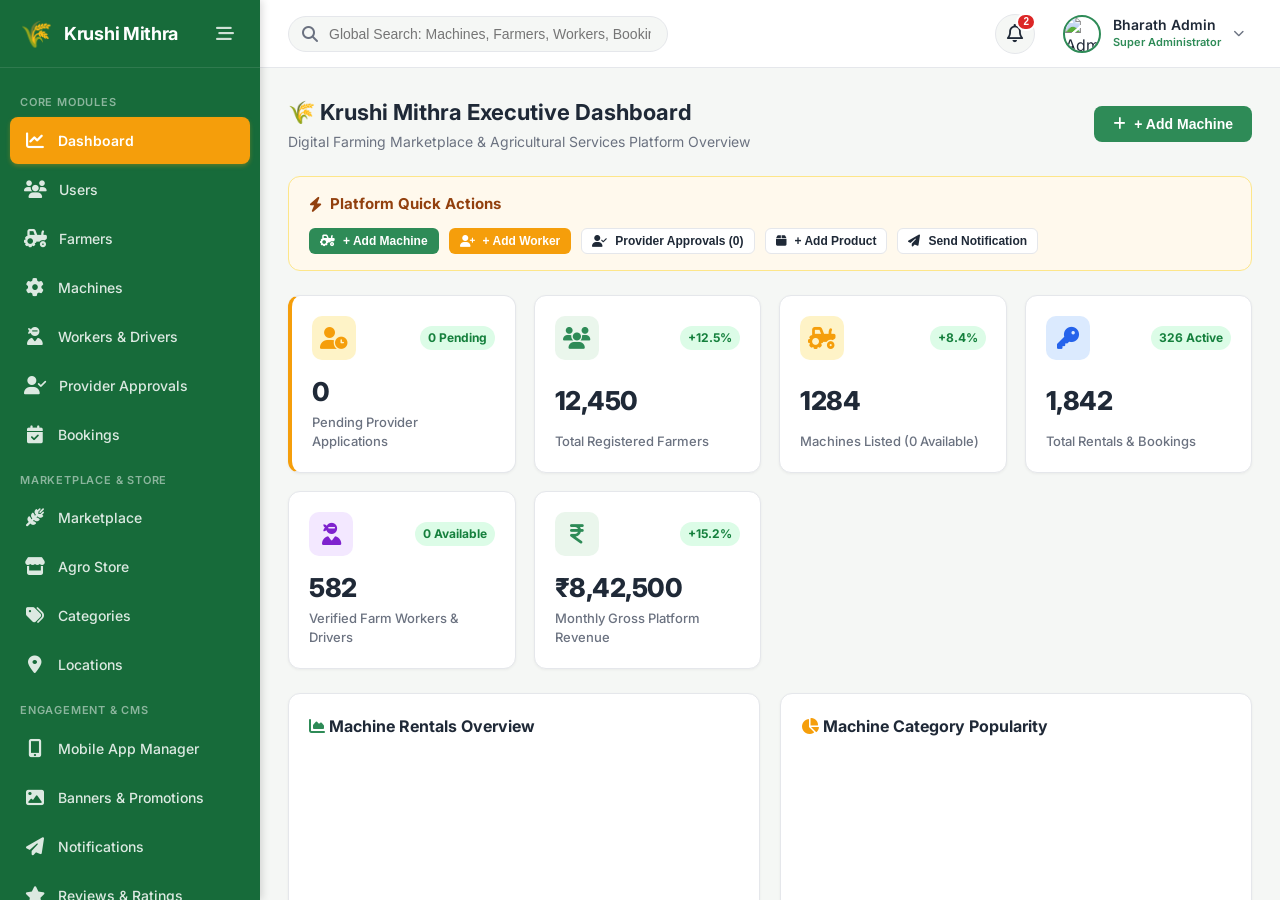
==== admin_panel/index.html @ 9a4511e4 "Updated" ====
<!DOCTYPE html>
<html lang="en">
<head>
  <meta charset="UTF-8">
  <meta name="viewport" content="width=device-width, initial-scale=1.0">
  <title>Krushi Mithra - Admin Dashboard & Platform Manager</title>
  <!-- Google Fonts Inter -->
  <link rel="preconnect" href="https://fonts.googleapis.com">
  <link rel="preconnect" href="https://fonts.gstatic.com" crossorigin>
  <link href="https://fonts.googleapis.com/css2?family=Inter:wght@400;500;600;700;800&display=swap" rel="stylesheet">
  <!-- Chart.js for Interactive Dashboard Charts -->
  <script src="https://cdn.jsdelivr.net/npm/chart.js"></script>
  <!-- FontAwesome Icons -->
  <link rel="stylesheet" href="https://cdnjs.cloudflare.com/ajax/libs/font-awesome/6.4.0/css/all.min.css">
  <!-- CSS Stylesheet -->
  <link rel="stylesheet" href="styles.css">
</head>
<body>

  <div id="app-container">
    <!-- LEFT SIDEBAR -->
    <aside class="sidebar" id="sidebar">
      <div class="sidebar-header">
        <a href="#" class="brand-logo" onclick="switchView('dashboard')">
          <span class="brand-icon">🌾</span>
          <span class="brand-text">Krushi Mithra</span>
        </a>
        <button class="toggle-sidebar-btn" id="toggle-sidebar" title="Toggle Sidebar">
          <i class="fa-solid fa-bars-staggered"></i>
        </button>
      </div>

      <nav class="sidebar-menu" id="sidebar-menu">
        <div class="menu-group-label">Core Modules</div>

        <a class="nav-item active" data-view="dashboard" onclick="switchView('dashboard')">
          <span class="nav-icon"><i class="fa-solid fa-chart-line"></i></span>
          <span class="nav-text">Dashboard</span>
        </a>
        <a class="nav-item" data-view="users" onclick="switchView('users')">
          <span class="nav-icon"><i class="fa-solid fa-users"></i></span>
          <span class="nav-text">Users</span>
        </a>
        <a class="nav-item" data-view="farmers" onclick="switchView('farmers')">
          <span class="nav-icon"><i class="fa-solid fa-tractor"></i></span>
          <span class="nav-text">Farmers</span>
        </a>
        <a class="nav-item" data-view="machines" onclick="switchView('machines')">
          <span class="nav-icon"><i class="fa-solid fa-gear"></i></span>
          <span class="nav-text">Machines</span>
        </a>
        <a class="nav-item" data-view="workers" onclick="switchView('workers')">
          <span class="nav-icon"><i class="fa-solid fa-user-ninja"></i></span>
          <span class="nav-text">Workers & Drivers</span>
        </a>
        <a class="nav-item" data-view="provider-approvals" onclick="switchView('provider-approvals')">
          <span class="nav-icon"><i class="fa-solid fa-user-check"></i></span>
          <span class="nav-text">Provider Approvals</span>
        </a>
        <a class="nav-item" data-view="bookings" onclick="switchView('bookings')">
          <span class="nav-icon"><i class="fa-solid fa-calendar-check"></i></span>
          <span class="nav-text">Bookings</span>
        </a>

        <div class="menu-group-label">Marketplace & Store</div>

        <a class="nav-item" data-view="marketplace" onclick="switchView('marketplace')">
          <span class="nav-icon"><i class="fa-solid fa-wheat-awn"></i></span>
          <span class="nav-text">Marketplace</span>
        </a>
        <a class="nav-item" data-view="store" onclick="switchView('store')">
          <span class="nav-icon"><i class="fa-solid fa-store"></i></span>
          <span class="nav-text">Agro Store</span>
        </a>
        <a class="nav-item" data-view="categories" onclick="switchView('categories')">
          <span class="nav-icon"><i class="fa-solid fa-tags"></i></span>
          <span class="nav-text">Categories</span>
        </a>
        <a class="nav-item" data-view="locations" onclick="switchView('locations')">
          <span class="nav-icon"><i class="fa-solid fa-location-dot"></i></span>
          <span class="nav-text">Locations</span>
        </a>

        <div class="menu-group-label">Engagement & CMS</div>

        <a class="nav-item" data-view="mobile-manager" onclick="switchView('mobile-manager')">
          <span class="nav-icon"><i class="fa-solid fa-mobile-screen-button"></i></span>
          <span class="nav-text">Mobile App Manager</span>
        </a>
        <a class="nav-item" data-view="banners" onclick="switchView('banners')">
          <span class="nav-icon"><i class="fa-solid fa-image"></i></span>
          <span class="nav-text">Banners & Promotions</span>
        </a>
        <a class="nav-item" data-view="notifications" onclick="switchView('notifications')">
          <span class="nav-icon"><i class="fa-solid fa-paper-plane"></i></span>
          <span class="nav-text">Notifications</span>
        </a>
        <a class="nav-item" data-view="reviews" onclick="switchView('reviews')">
          <span class="nav-icon"><i class="fa-solid fa-star"></i></span>
          <span class="nav-text">Reviews & Ratings</span>
        </a>

        <div class="menu-group-label">Operations & Admin</div>

        <a class="nav-item" data-view="reports" onclick="switchView('reports')">
          <span class="nav-icon"><i class="fa-solid fa-file-invoice"></i></span>
          <span class="nav-text">Reports & Analytics</span>
        </a>
        <a class="nav-item" data-view="payments" onclick="switchView('payments')">
          <span class="nav-icon"><i class="fa-solid fa-indian-rupee-sign"></i></span>
          <span class="nav-text">Payments</span>
        </a>
        <a class="nav-item" data-view="support" onclick="switchView('support')">
          <span class="nav-icon"><i class="fa-solid fa-headset"></i></span>
          <span class="nav-text">Support</span>
        </a>
        <a class="nav-item" data-view="admin-users" onclick="switchView('admin-users')">
          <span class="nav-icon"><i class="fa-solid fa-user-shield"></i></span>
          <span class="nav-text">Admin Users</span>
        </a>
        <a class="nav-item" data-view="activity-logs" onclick="switchView('activity-logs')">
          <span class="nav-icon"><i class="fa-solid fa-clock-rotate-left"></i></span>
          <span class="nav-text">Activity Logs</span>
        </a>
        <a class="nav-item" data-view="settings" onclick="switchView('settings')">
          <span class="nav-icon"><i class="fa-solid fa-sliders"></i></span>
          <span class="nav-text">Settings</span>
        </a>
      </nav>
    </aside>

    <!-- MAIN CONTENT AREA -->
    <div class="main-wrapper">
      <!-- TOP HEADER -->
      <header class="top-header">
        <div class="header-search">
          <i class="fa-solid fa-magnifying-glass search-icon"></i>
          <input type="text" id="global-search" placeholder="Global Search: Machines, Farmers, Workers, Bookings..." oninput="handleGlobalSearch(this.value)">
        </div>

        <div class="header-actions">
          <button class="header-btn" onclick="switchView('notifications')" title="Notifications">
            <i class="fa-regular fa-bell"></i>
            <span class="notification-badge" id="notif-count-badge">2</span>
          </button>

          <div class="admin-profile" onclick="toggleAdminMenu()">
            <img src="https://images.unsplash.com/photo-1534528741775-53994a69daeb?w=150" alt="Admin Avatar" class="admin-avatar">
            <div class="admin-info">
              <span class="admin-name">Bharath Admin</span>
              <span class="admin-role">Super Administrator</span>
            </div>
            <i class="fa-solid fa-chevron-down" style="font-size: 11px; color: var(--gray-text);"></i>
          </div>
        </div>
      </header>

      <!-- DYNAMIC CONTENT VIEW -->
      <main class="content-area" id="content-area">
        <!-- Views will be injected by app.js -->
      </main>
    </div>
  </div>

  <!-- MODAL CONTAINER FOR DIALOGS & FORMS -->
  <div class="modal-overlay" id="modal-overlay">
    <div class="modal-container" id="modal-container">
      <div class="modal-header">
        <h3 class="modal-title" id="modal-title">Modal Title</h3>
        <button class="modal-close-btn" onclick="closeModal()">&times;</button>
      </div>
      <div class="modal-body" id="modal-body">
        <!-- Dynamic Modal Form Content -->
      </div>
      <div class="modal-footer" id="modal-footer">
        <button class="btn btn-secondary" onclick="closeModal()">Cancel</button>
        <button class="btn btn-primary" id="modal-submit-btn" onclick="submitModal()">Save Changes</button>
      </div>
    </div>
  </div>

  <!-- TOAST NOTIFICATION CONTAINER -->
  <div id="toast-container"></div>

  <!-- JS ENGINE -->
  <script src="app.js"></script>
</body>
</html>
---- admin_panel/styles.css ----
/* ====================================================
   KRUSHI MITHRA - WEB ADMIN PANEL DESIGN SYSTEM (CSS)
   Colors: Dark Green #176B3A, Green #2E8B57, Light Green #EAF6EC,
           Orange #F59E0B, Cream #FFF9ED, Dark Text #1F2937, Gray #6B7280
   ==================================================== */

:root {
  --primary-dark: #176B3A;
  --primary: #2E8B57;
  --primary-light: #EAF6EC;
  --accent-orange: #F59E0B;
  --cream-bg: #FFF9ED;
  --white: #FFFFFF;
  --dark-text: #1F2937;
  --gray-text: #6B7280;
  --light-gray: #F5F7F5;
  --border-color: #E5E7EB;
  --red-alert: #DC2626;
  --blue-info: #2563EB;
  --radius-lg: 12px;
  --radius-md: 8px;
  --radius-sm: 6px;
  --shadow-sm: 0 1px 3px rgba(0,0,0,0.05);
  --shadow-md: 0 4px 6px -1px rgba(0,0,0,0.08), 0 2px 4px -1px rgba(0,0,0,0.04);
  --shadow-lg: 0 10px 15px -3px rgba(0,0,0,0.1), 0 4px 6px -2px rgba(0,0,0,0.05);
  --sidebar-width: 260px;
  --header-height: 68px;
  --font-family: 'Inter', system-ui, -apple-system, BlinkMacSystemFont, 'Segoe UI', Roboto, sans-serif;
}

* {
  margin: 0;
  padding: 0;
  box-sizing: border-box;
}

body {
  font-family: var(--font-family);
  background-color: var(--light-gray);
  color: var(--dark-text);
  line-height: 1.5;
  display: flex;
  height: 100vh;
  overflow: hidden;
}

/* --- APP LAYOUT --- */
#app-container {
  display: flex;
  width: 100%;
  height: 100%;
}

/* --- SIDEBAR --- */
.sidebar {
  width: var(--sidebar-width);
  background-color: var(--primary-dark);
  color: var(--white);
  display: flex;
  flex-direction: column;
  transition: all 0.3s ease;
  z-index: 100;
  box-shadow: 2px 0 8px rgba(0,0,0,0.15);
}

.sidebar.collapsed {
  width: 72px;
}

.sidebar-header {
  height: var(--header-height);
  padding: 0 20px;
  display: flex;
  align-items: center;
  justify-content: space-between;
  border-bottom: 1px solid rgba(255,255,255,0.1);
}

.brand-logo {
  display: flex;
  align-items: center;
  gap: 12px;
  text-decoration: none;
  color: var(--white);
}

.brand-icon {
  font-size: 26px;
  line-height: 1;
}

.brand-text {
  font-weight: 700;
  font-size: 18px;
  letter-spacing: -0.3px;
  white-space: nowrap;
}

.sidebar.collapsed .brand-text {
  display: none;
}

.toggle-sidebar-btn {
  background: transparent;
  border: none;
  color: rgba(255,255,255,0.8);
  font-size: 18px;
  cursor: pointer;
  padding: 6px;
  border-radius: var(--radius-sm);
  display: flex;
  align-items: center;
  justify-content: center;
}

.toggle-sidebar-btn:hover {
  background-color: rgba(255,255,255,0.1);
  color: var(--white);
}

.sidebar-menu {
  flex: 1;
  overflow-y: auto;
  padding: 12px 10px;
}

.sidebar-menu::-webkit-scrollbar {
  width: 5px;
}

.sidebar-menu::-webkit-scrollbar-thumb {
  background: rgba(255,255,255,0.2);
  border-radius: 4px;
}

.menu-group-label {
  font-size: 11px;
  text-transform: uppercase;
  letter-spacing: 0.8px;
  color: rgba(255,255,255,0.5);
  margin: 14px 10px 6px;
  font-weight: 600;
}

.sidebar.collapsed .menu-group-label {
  display: none;
}

.nav-item {
  display: flex;
  align-items: center;
  gap: 12px;
  padding: 10px 14px;
  color: rgba(255,255,255,0.85);
  text-decoration: none;
  border-radius: var(--radius-md);
  margin-bottom: 2px;
  font-size: 14px;
  font-weight: 500;
  cursor: pointer;
  transition: all 0.2s ease;
  white-space: nowrap;
}

.nav-item:hover {
  background-color: rgba(255,255,255,0.1);
  color: var(--white);
}

.nav-item.active {
  background-color: var(--accent-orange);
  color: var(--white);
  font-weight: 600;
  box-shadow: 0 2px 4px rgba(245,158,11,0.3);
}

.nav-icon {
  font-size: 18px;
  min-width: 22px;
  text-align: center;
}

.sidebar.collapsed .nav-text {
  display: none;
}

/* --- MAIN CONTENT AREA --- */
.main-wrapper {
  flex: 1;
  display: flex;
  flex-direction: column;
  overflow: hidden;
  position: relative;
}

/* --- TOP HEADER --- */
.top-header {
  height: var(--header-height);
  background-color: var(--white);
  border-bottom: 1px solid var(--border-color);
  display: flex;
  align-items: center;
  justify-content: space-between;
  padding: 0 28px;
  z-index: 90;
}

.header-search {
  position: relative;
  width: 380px;
}

.header-search input {
  width: 100%;
  padding: 9px 16px 9px 40px;
  background-color: var(--light-gray);
  border: 1px solid var(--border-color);
  border-radius: 20px;
  font-size: 14px;
  color: var(--dark-text);
  outline: none;
  transition: border-color 0.2s ease;
}

.header-search input:focus {
  border-color: var(--primary);
  background-color: var(--white);
  box-shadow: 0 0 0 3px rgba(46,139,87,0.15);
}

.search-icon {
  position: absolute;
  left: 14px;
  top: 50%;
  transform: translateY(-50%);
  color: var(--gray-text);
  font-size: 16px;
}

.header-actions {
  display: flex;
  align-items: center;
  gap: 20px;
}

.header-btn {
  background: var(--light-gray);
  border: 1px solid var(--border-color);
  width: 40px;
  height: 40px;
  border-radius: 50%;
  display: flex;
  align-items: center;
  justify-content: center;
  cursor: pointer;
  position: relative;
  color: var(--dark-text);
  font-size: 18px;
  transition: all 0.2s ease;
}

.header-btn:hover {
  background: var(--primary-light);
  color: var(--primary);
  border-color: var(--primary);
}

.notification-badge {
  position: absolute;
  top: -2px;
  right: -2px;
  background-color: var(--red-alert);
  color: var(--white);
  font-size: 10px;
  font-weight: 700;
  height: 18px;
  min-width: 18px;
  border-radius: 9px;
  padding: 0 5px;
  display: flex;
  align-items: center;
  justify-content: center;
  border: 2px solid var(--white);
}

.admin-profile {
  display: flex;
  align-items: center;
  gap: 12px;
  cursor: pointer;
  padding: 4px 8px;
  border-radius: 20px;
  transition: background 0.2s ease;
}

.admin-profile:hover {
  background: var(--light-gray);
}

.admin-avatar {
  width: 38px;
  height: 38px;
  border-radius: 50%;
  object-fit: cover;
  border: 2px solid var(--primary);
}

.admin-info {
  display: flex;
  flex-direction: column;
}

.admin-name {
  font-size: 14px;
  font-weight: 600;
  color: var(--dark-text);
  line-height: 1.2;
}

.admin-role {
  font-size: 11px;
  color: var(--primary);
  font-weight: 600;
}

/* --- VIEW CONTENT --- */
.content-area {
  flex: 1;
  overflow-y: auto;
  padding: 28px;
}

.content-area::-webkit-scrollbar {
  width: 8px;
}

.content-area::-webkit-scrollbar-thumb {
  background: #CBD5E1;
  border-radius: 4px;
}

.page-header {
  display: flex;
  align-items: center;
  justify-content: space-between;
  margin-bottom: 24px;
}

.page-title {
  font-size: 22px;
  font-weight: 700;
  color: var(--dark-text);
  display: flex;
  align-items: center;
  gap: 10px;
}

.page-subtitle {
  font-size: 14px;
  color: var(--gray-text);
  margin-top: 2px;
}

/* --- BUTTONS --- */
.btn {
  display: inline-flex;
  align-items: center;
  justify-content: center;
  gap: 8px;
  padding: 9px 18px;
  font-size: 14px;
  font-weight: 600;
  border-radius: var(--radius-md);
  border: 1px solid transparent;
  cursor: pointer;
  transition: all 0.2s ease;
  text-decoration: none;
}

.btn-primary {
  background-color: var(--primary);
  color: var(--white);
}

.btn-primary:hover {
  background-color: var(--primary-dark);
  box-shadow: var(--shadow-sm);
}

.btn-orange {
  background-color: var(--accent-orange);
  color: var(--white);
}

.btn-orange:hover {
  background-color: #D97706;
}

.btn-secondary {
  background-color: var(--white);
  border-color: var(--border-color);
  color: var(--dark-text);
}

.btn-secondary:hover {
  background-color: var(--light-gray);
  border-color: #CBD5E1;
}

.btn-danger {
  background-color: var(--red-alert);
  color: var(--white);
}

.btn-danger:hover {
  background-color: #B91C1C;
}

.btn-sm {
  padding: 5px 10px;
  font-size: 12px;
  border-radius: var(--radius-sm);
}

/* --- STATS GRID --- */
.stats-grid {
  display: grid;
  grid-template-columns: repeat(auto-fit, minmax(220px, 1fr));
  gap: 18px;
  margin-bottom: 24px;
}

.stat-card {
  background: var(--white);
  padding: 20px;
  border-radius: var(--radius-lg);
  border: 1px solid var(--border-color);
  box-shadow: var(--shadow-sm);
  display: flex;
  flex-direction: column;
  justify-content: space-between;
  transition: transform 0.2s ease, box-shadow 0.2s ease;
}

.stat-card:hover {
  transform: translateY(-2px);
  box-shadow: var(--shadow-md);
}

.stat-top {
  display: flex;
  align-items: center;
  justify-content: space-between;
  margin-bottom: 12px;
}

.stat-icon {
  width: 44px;
  height: 44px;
  border-radius: 10px;
  display: flex;
  align-items: center;
  justify-content: center;
  font-size: 22px;
}

.stat-icon.green { background: var(--primary-light); color: var(--primary); }
.stat-icon.orange { background: #FEF3C7; color: var(--accent-orange); }
.stat-icon.blue { background: #DBEAFE; color: var(--blue-info); }
.stat-icon.purple { background: #F3E8FF; color: #7E22CE; }

.stat-badge {
  font-size: 12px;
  font-weight: 700;
  padding: 3px 8px;
  border-radius: 12px;
}

.stat-badge.up { background: #DCFCE7; color: #15803D; }
.stat-badge.down { background: #FEE2E2; color: #B91C1C; }

.stat-value {
  font-size: 26px;
  font-weight: 800;
  color: var(--dark-text);
  letter-spacing: -0.5px;
}

.stat-label {
  font-size: 13px;
  color: var(--gray-text);
  font-weight: 500;
  margin-top: 2px;
}

/* --- QUICK ACTIONS BAR --- */
.quick-actions-bar {
  background: var(--cream-bg);
  border: 1px solid #FDE68A;
  border-radius: var(--radius-lg);
  padding: 16px 20px;
  display: flex;
  align-items: center;
  justify-content: space-between;
  margin-bottom: 24px;
  flex-wrap: wrap;
  gap: 12px;
}

.quick-actions-title {
  font-weight: 700;
  color: #92400E;
  display: flex;
  align-items: center;
  gap: 8px;
  font-size: 15px;
}

.action-buttons-group {
  display: flex;
  gap: 10px;
  flex-wrap: wrap;
}

/* --- CHARTS GRID --- */
.charts-grid {
  display: grid;
  grid-template-columns: repeat(2, 1fr);
  gap: 20px;
  margin-bottom: 28px;
}

@media (max-width: 1024px) {
  .charts-grid {
    grid-template-columns: 1fr;
  }
}

.chart-card {
  background: var(--white);
  border: 1px solid var(--border-color);
  border-radius: var(--radius-lg);
  padding: 20px;
  box-shadow: var(--shadow-sm);
}

.chart-header {
  display: flex;
  align-items: center;
  justify-content: space-between;
  margin-bottom: 16px;
}

.chart-title {
  font-size: 16px;
  font-weight: 700;
  color: var(--dark-text);
}

.chart-filter-select {
  padding: 4px 10px;
  border: 1px solid var(--border-color);
  border-radius: var(--radius-sm);
  font-size: 12px;
  outline: none;
}

.chart-container {
  position: relative;
  height: 250px;
  width: 100%;
}

/* --- TABLES & CARDS --- */
.card-table-wrapper {
  background: var(--white);
  border: 1px solid var(--border-color);
  border-radius: var(--radius-lg);
  box-shadow: var(--shadow-sm);
  overflow: hidden;
  margin-bottom: 28px;
}

.card-header-bar {
  padding: 16px 20px;
  border-bottom: 1px solid var(--border-color);
  display: flex;
  align-items: center;
  justify-content: space-between;
  gap: 14px;
  flex-wrap: wrap;
}

.table-filters {
  display: flex;
  align-items: center;
  gap: 10px;
  flex-wrap: wrap;
}

.filter-select, .filter-input {
  padding: 7px 12px;
  border: 1px solid var(--border-color);
  border-radius: var(--radius-md);
  font-size: 13px;
  outline: none;
  background-color: var(--white);
}

.filter-select:focus, .filter-input:focus {
  border-color: var(--primary);
}

.custom-table {
  width: 100%;
  border-collapse: collapse;
  text-align: left;
  font-size: 13px;
}

.custom-table th {
  background-color: #F8FAFC;
  padding: 8px 10px;
  font-weight: 600;
  color: var(--gray-text);
  font-size: 11px;
  text-transform: uppercase;
  letter-spacing: 0.5px;
  border-bottom: 1px solid var(--border-color);
  white-space: nowrap;
}

.custom-table td {
  padding: 8px 10px;
  border-bottom: 1px solid var(--border-color);
  vertical-align: middle;
}

.custom-table th:last-child,
.custom-table td:last-child {
  position: sticky;
  right: 0;
  background-color: var(--white);
  box-shadow: -4px 0 10px rgba(0,0,0,0.06);
  z-index: 2;
}

.custom-table th:last-child {
  background-color: #F8FAFC;
  z-index: 3;
}

.custom-table tbody tr:hover {
  background-color: #F8FAFC;
}
.custom-table tbody tr:hover td:last-child {
  background-color: #F8FAFC;
}

.cell-avatar-title {
  display: flex;
  align-items: center;
  gap: 12px;
}

.table-avatar {
  width: 40px;
  height: 40px;
  border-radius: var(--radius-md);
  object-fit: cover;
  border: 1px solid var(--border-color);
}

.table-avatar-round {
  width: 40px;
  height: 40px;
  border-radius: 50%;
  object-fit: cover;
}

.table-avatar-card {
  width: 54px;
  height: 42px;
  border-radius: 8px;
  object-fit: cover;
  border: 1px solid var(--border-color);
  box-shadow: 0 1px 3px rgba(0,0,0,0.08);
}

.table-actions {
  display: flex;
  align-items: center;
  gap: 6px;
  white-space: nowrap;
}

.table-actions .btn {
  white-space: nowrap;
  font-size: 12px;
  padding: 5px 9px;
}

.cell-title-main {
  font-weight: 600;
  color: var(--dark-text);
  line-height: 1.3;
}

.cell-subtitle {
  font-size: 12px;
  color: var(--gray-text);
}

/* --- BADGES --- */
.badge {
  display: inline-flex;
  align-items: center;
  gap: 4px;
  padding: 4px 10px;
  border-radius: 12px;
  font-size: 12px;
  font-weight: 600;
}

.badge-green { background: #DCFCE7; color: #15803D; }
.badge-orange { background: #FEF3C7; color: #B45309; }
.badge-red { background: #FEE2E2; color: #B91C1C; }
.badge-blue { background: #DBEAFE; color: #1D4ED8; }
.badge-gray { background: #F3F4F6; color: #4B5563; }

/* --- AVAILABILITY CALENDAR --- */
.calendar-wrapper {
  background: var(--white);
  border-radius: var(--radius-lg);
  border: 1px solid var(--border-color);
  padding: 20px;
  margin-top: 14px;
}

.calendar-header {
  display: flex;
  align-items: center;
  justify-content: space-between;
  margin-bottom: 16px;
}

.calendar-month-title {
  font-size: 18px;
  font-weight: 700;
  color: var(--dark-text);
}

.calendar-grid {
  display: grid;
  grid-template-columns: repeat(7, 1fr);
  gap: 8px;
  text-align: center;
}

.calendar-day-header {
  font-weight: 700;
  font-size: 12px;
  color: var(--gray-text);
  padding: 8px 0;
  text-transform: uppercase;
}

.calendar-day-cell {
  background: var(--light-gray);
  border-radius: var(--radius-md);
  padding: 12px 6px;
  min-height: 64px;
  display: flex;
  flex-direction: column;
  align-items: center;
  justify-content: space-between;
  cursor: pointer;
  border: 1px solid transparent;
  transition: all 0.2s ease;
}

.calendar-day-cell:hover {
  border-color: var(--primary);
  background: var(--white);
}

.calendar-day-cell.available { background: var(--primary-light); color: var(--primary-dark); }
.calendar-day-cell.booked { background: #FEF3C7; color: #92400E; }
.calendar-day-cell.unavailable { background: #F3F4F6; color: #6B7280; }
.calendar-day-cell.maintenance { background: #EFF6FF; color: #1D4ED8; }

.day-num {
  font-weight: 700;
  font-size: 14px;
}

.day-status-tag {
  font-size: 10px;
  font-weight: 700;
  text-transform: uppercase;
}

/* --- MODAL DRAWER & DIALOG --- */
.modal-overlay {
  position: fixed;
  top: 0;
  left: 0;
  width: 100vw;
  height: 100vh;
  background: rgba(15, 23, 42, 0.55);
  backdrop-filter: blur(2px);
  z-index: 1000;
  display: flex;
  align-items: center;
  justify-content: center;
  opacity: 0;
  pointer-events: none;
  transition: opacity 0.25s ease;
}

.modal-overlay.active {
  opacity: 1;
  pointer-events: auto;
}

.modal-container {
  background: var(--white);
  border-radius: var(--radius-lg);
  width: 90%;
  max-width: 680px;
  max-height: 90vh;
  overflow-y: auto;
  box-shadow: var(--shadow-lg);
  transform: translateY(20px);
  transition: transform 0.25s ease;
}

.modal-overlay.active .modal-container {
  transform: translateY(0);
}

.modal-header {
  padding: 18px 24px;
  border-bottom: 1px solid var(--border-color);
  display: flex;
  align-items: center;
  justify-content: space-between;
}

.modal-title {
  font-size: 18px;
  font-weight: 700;
  color: var(--dark-text);
}

.modal-close-btn {
  background: transparent;
  border: none;
  font-size: 22px;
  cursor: pointer;
  color: var(--gray-text);
}

.modal-body {
  padding: 24px;
}

.modal-footer {
  padding: 16px 24px;
  border-top: 1px solid var(--border-color);
  display: flex;
  align-items: center;
  justify-content: flex-end;
  gap: 12px;
  background-color: #F8FAFC;
}

/* --- FORM CONTROLS --- */
.form-grid {
  display: grid;
  grid-template-columns: repeat(2, 1fr);
  gap: 16px;
}

.form-group {
  margin-bottom: 16px;
}

.form-group.full {
  grid-column: span 2;
}

.form-label {
  display: block;
  font-size: 13px;
  font-weight: 600;
  color: var(--dark-text);
  margin-bottom: 6px;
}

.form-control {
  width: 100%;
  padding: 9px 14px;
  border: 1px solid var(--border-color);
  border-radius: var(--radius-md);
  font-size: 14px;
  outline: none;
  font-family: inherit;
}

.form-control:focus {
  border-color: var(--primary);
  box-shadow: 0 0 0 3px rgba(46,139,87,0.15);
}

textarea.form-control {
  resize: vertical;
  min-height: 80px;
}

/* --- TOAST NOTIFICATIONS --- */
#toast-container {
  position: fixed;
  bottom: 24px;
  right: 24px;
  z-index: 2000;
  display: flex;
  flex-direction: column;
  gap: 10px;
}

.toast {
  background: var(--dark-text);
  color: var(--white);
  padding: 12px 20px;
  border-radius: var(--radius-md);
  font-size: 14px;
  font-weight: 500;
  box-shadow: var(--shadow-lg);
  display: flex;
  align-items: center;
  gap: 10px;
  animation: slideIn 0.3s forwards;
}

.toast.success { background: var(--primary-dark); }
.toast.error { background: var(--red-alert); }

@keyframes slideIn {
  from { transform: translateX(100%); opacity: 0; }
  to { transform: translateX(0); opacity: 1; }
}

/* --- MOBILE PREVIEW CARD --- */
.mobile-preview-card {
  width: 320px;
  background: #FFFFFF;
  border: 8px solid #1E293B;
  border-radius: 28px;
  overflow: hidden;
  box-shadow: var(--shadow-lg);
  margin: 0 auto;
}

.mobile-status-bar {
  background: #1E293B;
  color: #FFFFFF;
  padding: 4px 14px;
  font-size: 10px;
  display: flex;
  justify-content: space-between;
}

.mobile-app-header {
  background: var(--primary-dark);
  color: var(--white);
  padding: 12px 14px;
  font-weight: 700;
  font-size: 14px;
  text-align: center;
}

.mobile-hero-banner {
  background: linear-gradient(135deg, var(--primary-dark), var(--primary));
  color: var(--white);
  padding: 18px 14px;
  text-align: center;
}
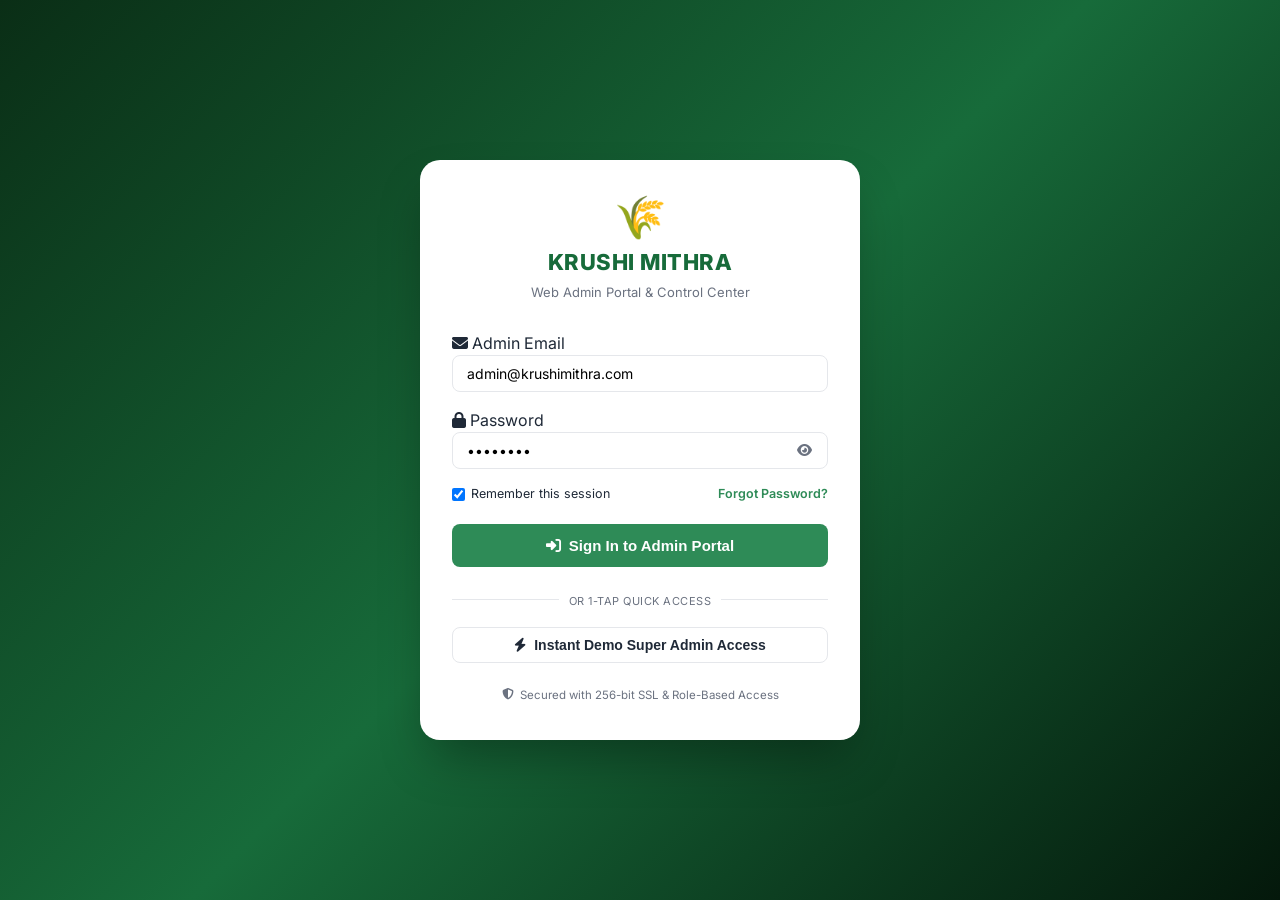
==== commit 0787de51: "Updated" ====
--- a/admin_panel/index.html
+++ b/admin_panel/index.html
@@ -139,18 +139,42 @@
         </div>
 
         <div class="header-actions">
+          <!-- Language Selector Button -->
+          <div class="language-selector-wrapper" style="position: relative; margin-right: 8px;">
+            <button class="header-btn" onclick="toggleLanguageMenu(event)" id="lang-selector-btn" title="Change Language / ಭಾಷೆ ಬದಲಾಯಿಸಿ" style="display:flex; align-items:center; gap:6px; padding: 6px 12px; border-radius: 20px; background: #F1F5F9; border: 1px solid #CBD5E1; cursor: pointer;">
+              <i class="fa-solid fa-globe" style="color:var(--primary);"></i>
+              <span id="current-lang-code" style="font-size:12px; font-weight:700; color:var(--dark-text);">EN</span>
+              <i class="fa-solid fa-chevron-down" style="font-size:10px; color:var(--gray-text);"></i>
+            </button>
+            <div class="language-dropdown-menu" id="language-dropdown-menu" style="display: none;">
+              <a href="#" onclick="changeAdminLanguage('en'); return false;" id="lang-opt-en"><span class="lang-flag">🇬🇧</span> English</a>
+              <a href="#" onclick="changeAdminLanguage('kn'); return false;" id="lang-opt-kn"><span class="lang-flag">🇮🇳</span> ಕನ್ನಡ (Kannada)</a>
+              <a href="#" onclick="changeAdminLanguage('hi'); return false;" id="lang-opt-hi"><span class="lang-flag">🇮🇳</span> हिंदी (Hindi)</a>
+              <a href="#" onclick="changeAdminLanguage('te'); return false;" id="lang-opt-te"><span class="lang-flag">🇮🇳</span> తెలుగు (Telugu)</a>
+              <a href="#" onclick="changeAdminLanguage('ta'); return false;" id="lang-opt-ta"><span class="lang-flag">🇮🇳</span> தமிழ் (Tamil)</a>
+            </div>
+          </div>
+
           <button class="header-btn" onclick="switchView('notifications')" title="Notifications">
             <i class="fa-regular fa-bell"></i>
             <span class="notification-badge" id="notif-count-badge">2</span>
           </button>
 
-          <div class="admin-profile" onclick="toggleAdminMenu()">
-            <img src="https://images.unsplash.com/photo-1534528741775-53994a69daeb?w=150" alt="Admin Avatar" class="admin-avatar">
-            <div class="admin-info">
-              <span class="admin-name">Bharath Admin</span>
-              <span class="admin-role">Super Administrator</span>
+          <div class="admin-profile-wrapper" style="position: relative;">
+            <div class="admin-profile" onclick="toggleAdminMenu()">
+              <img src="https://images.unsplash.com/photo-1534528741775-53994a69daeb?w=150" alt="Admin Avatar" class="admin-avatar">
+              <div class="admin-info">
+                <span class="admin-name" id="current-admin-name">Bharath Admin</span>
+                <span class="admin-role" id="current-admin-role">Super Administrator</span>
+              </div>
+              <i class="fa-solid fa-chevron-down" style="font-size: 11px; color: var(--gray-text);"></i>
             </div>
-            <i class="fa-solid fa-chevron-down" style="font-size: 11px; color: var(--gray-text);"></i>
+            <div class="admin-dropdown-menu" id="admin-dropdown-menu" style="display: none;">
+              <a href="#" onclick="switchView('settings'); toggleAdminMenu(); return false;"><i class="fa-solid fa-sliders"></i> Account Settings</a>
+              <a href="#" onclick="switchView('admin-users'); toggleAdminMenu(); return false;"><i class="fa-solid fa-user-shield"></i> Admin Users</a>
+              <div class="dropdown-divider"></div>
+              <a href="#" onclick="handleAdminLogout(); return false;" style="color: var(--red-alert);"><i class="fa-solid fa-right-from-bracket"></i> Sign Out</a>
+            </div>
           </div>
         </div>
       </header>
@@ -162,6 +186,59 @@
     </div>
   </div>
 
+  <!-- ADMIN LOGIN OVERLAY -->
+  <div id="admin-login-screen" class="admin-login-overlay">
+    <div class="admin-login-card">
+      <div class="admin-login-header">
+        <div class="admin-brand-icon">🌾</div>
+        <h2>KRUSHI MITHRA</h2>
+        <p class="admin-login-subtitle">Web Admin Portal & Control Center</p>
+      </div>
+
+      <form id="admin-login-form" onsubmit="handleAdminLogin(event)">
+        <div id="login-error-msg" class="login-error-alert" style="display: none;"></div>
+
+        <div class="form-group">
+          <label for="admin-email"><i class="fa-solid fa-envelope"></i> Admin Email</label>
+          <input type="email" id="admin-email" class="form-control" value="admin@krushimithra.com" required placeholder="admin@krushimithra.com">
+        </div>
+
+        <div class="form-group">
+          <label for="admin-password"><i class="fa-solid fa-lock"></i> Password</label>
+          <div class="password-input-wrap">
+            <input type="password" id="admin-password" class="form-control" value="admin123" required placeholder="••••••••">
+            <button type="button" class="toggle-password-btn" onclick="toggleAdminPasswordVisibility()">
+              <i class="fa-solid fa-eye" id="password-toggle-icon"></i>
+            </button>
+          </div>
+        </div>
+
+        <div class="form-options">
+          <label class="checkbox-wrap">
+            <input type="checkbox" id="remember-admin" checked>
+            <span>Remember this session</span>
+          </label>
+          <a href="#" onclick="alert('Password reset link sent to admin registered email.'); return false;" class="forgot-link">Forgot Password?</a>
+        </div>
+
+        <button type="submit" class="btn btn-primary btn-block btn-lg" id="admin-login-btn">
+          <i class="fa-solid fa-right-to-bracket"></i> Sign In to Admin Portal
+        </button>
+
+        <div class="demo-quick-login">
+          <div class="divider-text"><span>or 1-Tap Quick Access</span></div>
+          <button type="button" class="btn btn-secondary btn-block" onclick="quickAdminDemoLogin()">
+            <i class="fa-solid fa-bolt"></i> Instant Demo Super Admin Access
+          </button>
+        </div>
+      </form>
+
+      <div class="admin-login-footer">
+        <i class="fa-solid fa-shield-halved"></i> Secured with 256-bit SSL & Role-Based Access
+      </div>
+    </div>
+  </div>
+
   <!-- MODAL CONTAINER FOR DIALOGS & FORMS -->
   <div class="modal-overlay" id="modal-overlay">
     <div class="modal-container" id="modal-container">
--- a/admin_panel/styles.css
+++ b/admin_panel/styles.css
@@ -571,6 +571,134 @@
   width: 100%;
 }
 
+/* --- CARD HEADER BAR & TABLE FILTERS SYSTEM --- */
+.card-header-bar {
+  display: flex;
+  align-items: center;
+  justify-content: space-between;
+  padding: 16px 20px;
+  background: var(--white);
+  border-bottom: 1px solid var(--border-color);
+  flex-wrap: wrap;
+  gap: 14px;
+}
+
+.table-filters {
+  display: flex;
+  align-items: center;
+  gap: 12px;
+  flex-wrap: wrap;
+  flex: 1;
+  max-width: 700px;
+}
+
+.filter-input-wrap {
+  position: relative;
+  display: inline-flex;
+  align-items: center;
+  flex: 1;
+  min-width: 220px;
+}
+
+.filter-input-wrap .filter-icon {
+  position: absolute;
+  left: 14px;
+  color: var(--gray-text);
+  font-size: 13px;
+  pointer-events: none;
+}
+
+.filter-input {
+  width: 100%;
+  height: 40px;
+  padding: 8px 14px 8px 36px;
+  font-size: 13px;
+  color: var(--dark-text);
+  background-color: #F8FAFC;
+  border: 1px solid var(--border-color);
+  border-radius: var(--radius-md);
+  outline: none;
+  transition: all 0.2s ease;
+  box-shadow: inset 0 1px 2px rgba(0,0,0,0.03);
+}
+
+.filter-input:focus {
+  background-color: var(--white);
+  border-color: var(--primary);
+  box-shadow: 0 0 0 3px rgba(46, 139, 87, 0.15);
+}
+
+.filter-select {
+  height: 40px;
+  padding: 8px 36px 8px 14px;
+  font-size: 13px;
+  font-weight: 500;
+  color: var(--dark-text);
+  background-color: var(--white);
+  border: 1px solid var(--border-color);
+  border-radius: var(--radius-md);
+  outline: none;
+  cursor: pointer;
+  appearance: none;
+  background-image: url("data:image/svg+xml,%3Csvg xmlns='http://www.w3.org/2000/svg' fill='none' viewBox='0 0 24 24' stroke='%236B7280'%3E%3Cpath stroke-linecap='round' stroke-linejoin='round' stroke-width='2' d='M19 9l-7 7-7-7'%3E%3C/path%3E%3C/svg%3E");
+  background-repeat: no-repeat;
+  background-position: right 12px center;
+  background-size: 14px;
+  transition: all 0.2s ease;
+}
+
+.filter-select:focus {
+  border-color: var(--primary);
+  box-shadow: 0 0 0 3px rgba(46, 139, 87, 0.15);
+}
+
+.table-info-counter {
+  font-size: 13px;
+  color: var(--gray-text);
+  font-weight: 500;
+  white-space: nowrap;
+}
+
+/* --- TAB NAVIGATION SYSTEM --- */
+.tab-navigation {
+  display: flex;
+  align-items: center;
+  gap: 10px;
+  border-bottom: 2px solid var(--border-color);
+  margin-bottom: 24px;
+  padding-bottom: 2px;
+  overflow-x: auto;
+}
+
+.tab-btn {
+  display: inline-flex;
+  align-items: center;
+  gap: 8px;
+  padding: 10px 18px;
+  font-size: 14px;
+  font-weight: 600;
+  color: var(--gray-text);
+  background: transparent;
+  border: none;
+  border-bottom: 3px solid transparent;
+  border-radius: var(--radius-md) var(--radius-md) 0 0;
+  cursor: pointer;
+  transition: all 0.2s ease;
+  white-space: nowrap;
+}
+
+.tab-btn:hover {
+  color: var(--primary);
+  background-color: var(--light-gray);
+}
+
+.tab-btn.active {
+  color: var(--primary-dark);
+  border-bottom-color: var(--primary);
+  background-color: var(--primary-light);
+  font-weight: 700;
+}
+
 /* --- TABLES & CARDS --- */
 .card-table-wrapper {
   background: var(--white);
@@ -581,63 +709,50 @@
   margin-bottom: 28px;
 }
 
-.card-header-bar {
-  padding: 16px 20px;
-  border-bottom: 1px solid var(--border-color);
-  display: flex;
-  align-items: center;
-  justify-content: space-between;
-  gap: 14px;
-  flex-wrap: wrap;
-}
-
-.table-filters {
-  display: flex;
-  align-items: center;
-  gap: 10px;
-  flex-wrap: wrap;
-}
-
-.filter-select, .filter-input {
-  padding: 7px 12px;
-  border: 1px solid var(--border-color);
-  border-radius: var(--radius-md);
-  font-size: 13px;
-  outline: none;
-  background-color: var(--white);
-}
-
-.filter-select:focus, .filter-input:focus {
-  border-color: var(--primary);
+.table-responsive {
+  width: 100%;
+  overflow-x: auto;
 }
 
 .custom-table {
   width: 100%;
   border-collapse: collapse;
   text-align: left;
-  font-size: 13px;
+  font-size: 14px;
+}
+
+.custom-table thead tr {
+  background-color: #F8FAFC;
+  border-bottom: 1px solid var(--border-color);
 }
 
 .custom-table th {
-  background-color: #F8FAFC;
-  padding: 8px 10px;
-  font-weight: 600;
+  padding: 12px 16px;
+  font-size: 12px;
+  font-weight: 700;
   color: var(--gray-text);
-  font-size: 11px;
   text-transform: uppercase;
   letter-spacing: 0.5px;
   border-bottom: 1px solid var(--border-color);
-  white-space: nowrap;
 }
 
 .custom-table td {
-  padding: 8px 10px;
+  padding: 14px 16px;
+  vertical-align: middle;
   border-bottom: 1px solid var(--border-color);
-  vertical-align: middle;
-}
-
-.custom-table th:last-child,
-.custom-table td:last-child {
+  color: var(--dark-text);
+}
+
+.custom-table tbody tr {
+  transition: background-color 0.15s ease;
+}
+
+.custom-table tbody tr:hover {
+  background-color: #F8FAFC;
+}
+
+.custom-table th.sticky-col,
+.custom-table td.sticky-col {
   position: sticky;
   right: 0;
   background-color: var(--white);
@@ -645,7 +760,7 @@
   z-index: 2;
 }
 
-.custom-table th:last-child {
+.custom-table th.sticky-col {
   background-color: #F8FAFC;
   z-index: 3;
 }
@@ -653,7 +768,7 @@
 .custom-table tbody tr:hover {
   background-color: #F8FAFC;
 }
-.custom-table tbody tr:hover td:last-child {
+.custom-table tbody tr:hover td.sticky-col {
   background-color: #F8FAFC;
 }
 
@@ -986,3 +1101,502 @@
   padding: 18px 14px;
   text-align: center;
 }
+
+/* --- TAB NAVIGATION --- */
+.tab-navigation {
+  display: flex;
+  gap: 8px;
+  border-bottom: 2px solid var(--border-color);
+  margin-bottom: 20px;
+  flex-wrap: wrap;
+}
+
+.tab-btn {
+  background: transparent;
+  border: none;
+  padding: 10px 18px;
+  font-size: 14px;
+  font-weight: 600;
+  color: var(--gray-text);
+  cursor: pointer;
+  border-bottom: 3px solid transparent;
+  margin-bottom: -2px;
+  transition: all 0.2s ease;
+  display: inline-flex;
+  align-items: center;
+  gap: 8px;
+}
+
+.tab-btn:hover {
+  color: var(--primary);
+  background: var(--light-gray);
+  border-radius: var(--radius-sm) var(--radius-sm) 0 0;
+}
+
+.tab-btn.active {
+  color: var(--primary-dark);
+  border-bottom-color: var(--primary);
+  background: var(--primary-light);
+  border-radius: var(--radius-sm) var(--radius-sm) 0 0;
+}
+
+/* --- BANNERS GRID --- */
+.banners-grid {
+  display: grid;
+  grid-template-columns: repeat(auto-fill, minmax(340px, 1fr));
+  gap: 20px;
+  margin-bottom: 28px;
+}
+
+.banner-item-card {
+  background: var(--white);
+  border: 1px solid var(--border-color);
+  border-radius: var(--radius-lg);
+  overflow: hidden;
+  box-shadow: var(--shadow-sm);
+  transition: transform 0.2s ease, box-shadow 0.2s ease;
+  display: flex;
+  flex-direction: column;
+}
+
+.banner-item-card:hover {
+  transform: translateY(-2px);
+  box-shadow: var(--shadow-md);
+}
+
+.banner-img-wrap {
+  position: relative;
+  height: 160px;
+  background: #0f172a;
+}
+
+.banner-img-wrap img {
+  width: 100%;
+  height: 100%;
+  object-fit: cover;
+}
+
+.banner-badge-overlay {
+  position: absolute;
+  top: 12px;
+  right: 12px;
+}
+
+.banner-info-body {
+  padding: 16px;
+  flex: 1;
+  display: flex;
+  flex-direction: column;
+  justify-content: space-between;
+}
+
+.banner-title {
+  font-size: 16px;
+  font-weight: 700;
+  color: var(--dark-text);
+  margin-bottom: 6px;
+}
+
+.banner-subtitle {
+  font-size: 13px;
+  color: var(--gray-text);
+  line-height: 1.4;
+  margin-bottom: 12px;
+}
+
+.banner-footer {
+  display: flex;
+  align-items: center;
+  justify-content: space-between;
+  border-top: 1px solid var(--border-color);
+  padding-top: 12px;
+  margin-top: 10px;
+}
+
+/* --- LOCATIONS CARDS --- */
+.locations-grid {
+  display: grid;
+  grid-template-columns: repeat(auto-fill, minmax(320px, 1fr));
+  gap: 20px;
+  margin-bottom: 28px;
+}
+
+.district-card {
+  background: var(--white);
+  border: 1px solid var(--border-color);
+  border-radius: var(--radius-lg);
+  padding: 20px;
+  box-shadow: var(--shadow-sm);
+}
+
+.district-header {
+  display: flex;
+  align-items: center;
+  justify-content: space-between;
+  margin-bottom: 14px;
+  border-bottom: 1px solid var(--border-color);
+  padding-bottom: 10px;
+}
+
+.district-title {
+  font-size: 16px;
+  font-weight: 700;
+  color: var(--dark-text);
+  display: flex;
+  align-items: center;
+  gap: 8px;
+}
+
+.taluks-chip-wrap {
+  display: flex;
+  flex-wrap: wrap;
+  gap: 8px;
+}
+
+.taluk-chip {
+  background: var(--light-gray);
+  border: 1px solid var(--border-color);
+  color: var(--dark-text);
+  font-size: 12px;
+  padding: 4px 10px;
+  border-radius: 16px;
+  display: inline-flex;
+  align-items: center;
+  gap: 5px;
+}
+
+.taluk-chip:hover {
+  background: var(--primary-light);
+  border-color: var(--primary);
+  color: var(--primary-dark);
+}
+
+/* --- MOBILE MANAGER SPLIT LAYOUT --- */
+.mobile-manager-grid {
+  display: grid;
+  grid-template-columns: 360px 1fr;
+  gap: 28px;
+  align-items: start;
+}
+
+@media (max-width: 992px) {
+  .mobile-manager-grid {
+    grid-template-columns: 1fr;
+  }
+}
+
+.mobile-preview-frame {
+  width: 320px;
+  background: #FFFFFF;
+  border: 10px solid #1E293B;
+  border-radius: 36px;
+  box-shadow: var(--shadow-lg);
+  overflow: hidden;
+  margin: 0 auto;
+}
+
+.mobile-content-card {
+  background: var(--white);
+  border: 1px solid var(--border-color);
+  border-radius: var(--radius-lg);
+  padding: 24px;
+  box-shadow: var(--shadow-sm);
+}
+
+/* --- BOOKINGS TIMELINE --- */
+.timeline-step-item {
+  display: flex;
+  gap: 14px;
+  position: relative;
+  padding-bottom: 18px;
+}
+
+.timeline-step-item:not(:last-child)::after {
+  content: '';
+  position: absolute;
+  top: 24px;
+  left: 11px;
+  width: 2px;
+  height: calc(100% - 16px);
+  background: #E2E8F0;
+}
+
+.timeline-step-icon {
+  width: 24px;
+  height: 24px;
+  border-radius: 50%;
+  background: #E2E8F0;
+  color: #64748B;
+  display: flex;
+  align-items: center;
+  justify-content: center;
+  font-size: 11px;
+  z-index: 2;
+}
+
+.timeline-step-item.completed .timeline-step-icon {
+  background: var(--primary);
+  color: var(--white);
+}
+
+.timeline-step-item.completed:not(:last-child)::after {
+  background: var(--primary);
+}
+
+/* --- ADMIN LOGIN SCREEN --- */
+.admin-login-overlay {
+  position: fixed;
+  top: 0;
+  left: 0;
+  width: 100vw;
+  height: 100vh;
+  background: linear-gradient(135deg, #0a2e16 0%, #176B3A 50%, #04180b 100%);
+  display: flex;
+  align-items: center;
+  justify-content: center;
+  z-index: 9999;
+  padding: 20px;
+}
+
+.admin-login-card {
+  background: #ffffff;
+  width: 100%;
+  max-width: 440px;
+  border-radius: 20px;
+  box-shadow: 0 25px 50px -12px rgba(0, 0, 0, 0.35);
+  padding: 36px 32px;
+  animation: fadeInDown 0.4s ease-out;
+}
+
+@keyframes fadeInDown {
+  from {
+    opacity: 0;
+    transform: translateY(-20px);
+  }
+  to {
+    opacity: 1;
+    transform: translateY(0);
+  }
+}
+
+.admin-login-header {
+  text-align: center;
+  margin-bottom: 28px;
+}
+
+.admin-brand-icon {
+  font-size: 42px;
+  line-height: 1;
+  margin-bottom: 8px;
+}
+
+.admin-login-header h2 {
+  font-size: 22px;
+  font-weight: 800;
+  color: var(--primary-dark);
+  letter-spacing: 0.5px;
+}
+
+.admin-login-subtitle {
+  font-size: 13px;
+  color: var(--gray-text);
+  margin-top: 4px;
+}
+
+.login-error-alert {
+  background-color: #fee2e2;
+  border: 1px solid #f87171;
+  color: #991b1b;
+  padding: 10px 14px;
+  border-radius: 8px;
+  font-size: 13px;
+  margin-bottom: 18px;
+}
+
+.password-input-wrap {
+  position: relative;
+}
+
+.toggle-password-btn {
+  position: absolute;
+  right: 12px;
+  top: 50%;
+  transform: translateY(-50%);
+  background: none;
+  border: none;
+  color: var(--gray-text);
+  cursor: pointer;
+  padding: 4px;
+}
+
+.form-options {
+  display: flex;
+  justify-content: space-between;
+  align-items: center;
+  margin-bottom: 20px;
+  font-size: 12.5px;
+}
+
+.checkbox-wrap {
+  display: flex;
+  align-items: center;
+  gap: 6px;
+  cursor: pointer;
+  color: var(--dark-text);
+}
+
+.forgot-link {
+  color: var(--primary);
+  text-decoration: none;
+  font-weight: 600;
+}
+
+.forgot-link:hover {
+  text-decoration: underline;
+}
+
+.btn-block {
+  width: 100%;
+  display: flex;
+  justify-content: center;
+  align-items: center;
+  gap: 8px;
+}
+
+.btn-lg {
+  padding: 12px 20px;
+  font-size: 15px;
+  font-weight: 700;
+}
+
+.demo-quick-login {
+  margin-top: 20px;
+}
+
+.divider-text {
+  text-align: center;
+  position: relative;
+  margin: 16px 0;
+}
+
+.divider-text::before {
+  content: '';
+  position: absolute;
+  left: 0;
+  top: 50%;
+  width: 100%;
+  height: 1px;
+  background: var(--border-color);
+}
+
+.divider-text span {
+  position: relative;
+  background: #ffffff;
+  padding: 0 10px;
+  font-size: 11px;
+  color: var(--gray-text);
+  text-transform: uppercase;
+  letter-spacing: 0.5px;
+}
+
+.admin-login-footer {
+  text-align: center;
+  margin-top: 24px;
+  font-size: 11.5px;
+  color: var(--gray-text);
+  display: flex;
+  align-items: center;
+  justify-content: center;
+  gap: 6px;
+}
+
+/* --- ADMIN PROFILE DROPDOWN MENU --- */
+.admin-dropdown-menu {
+  position: absolute;
+  top: calc(100% + 8px);
+  right: 0;
+  background: var(--white);
+  border: 1px solid var(--border-color);
+  border-radius: var(--radius-md);
+  box-shadow: var(--shadow-lg);
+  width: 200px;
+  z-index: 1000;
+  overflow: hidden;
+}
+
+.admin-dropdown-menu a {
+  display: flex;
+  align-items: center;
+  gap: 10px;
+  padding: 10px 16px;
+  font-size: 13px;
+  color: var(--dark-text);
+  text-decoration: none;
+  transition: background 0.2s ease;
+}
+
+.admin-dropdown-menu a:hover {
+  background: var(--primary-light);
+}
+
+.dropdown-divider {
+  height: 1px;
+  background: var(--border-color);
+  margin: 4px 0;
+}
+
+/* --- LANGUAGE SELECTOR DROPDOWN MENU --- */
+.language-dropdown-menu {
+  position: absolute;
+  top: calc(100% + 8px);
+  right: 0;
+  background: var(--white);
+  border: 1px solid var(--border-color);
+  border-radius: var(--radius-md);
+  box-shadow: var(--shadow-lg);
+  width: 190px;
+  z-index: 1000;
+  overflow: hidden;
+}
+
+.language-dropdown-menu a {
+  display: flex;
+  align-items: center;
+  gap: 10px;
+  padding: 10px 14px;
+  font-size: 13px;
+  color: var(--dark-text);
+  text-decoration: none;
+  transition: background 0.2s ease;
+}
+
+.language-dropdown-menu a:hover {
+  background: var(--primary-light);
+  color: var(--primary);
+  font-weight: 600;
+}
+
+.language-dropdown-menu a.active-lang {
+  background: var(--primary-light);
+  color: var(--primary);
+  font-weight: 700;
+}
+
+/* WhatsApp Custom Button */
+.btn-whatsapp {
+  background-color: #25D366 !important;
+  color: #ffffff !important;
+  border: none !important;
+  font-weight: 600;
+  display: inline-flex;
+  align-items: center;
+  gap: 6px;
+  box-shadow: 0 2px 4px rgba(37, 211, 102, 0.25);
+  transition: all 0.2s ease;
+}
+.btn-whatsapp:hover {
+  background-color: #1eb956 !important;
+  color: #ffffff !important;
+  transform: translateY(-1px);
+  box-shadow: 0 4px 8px rgba(37, 211, 102, 0.35);
+}
